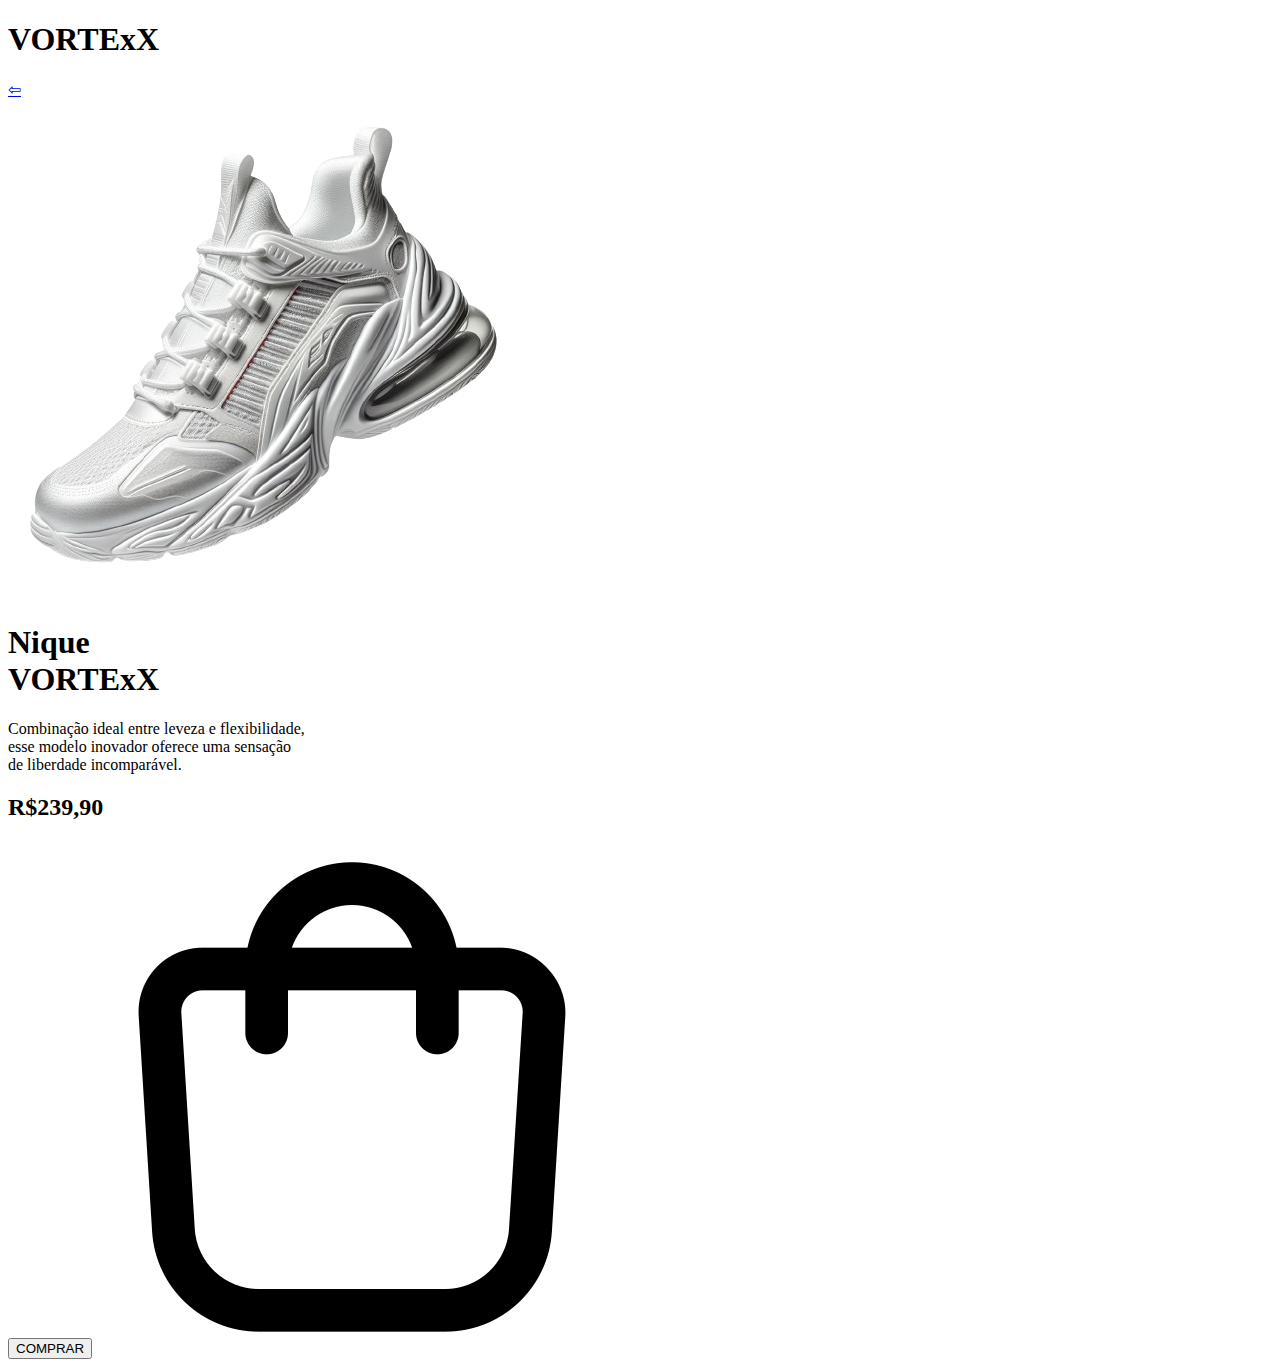
==== NiqueVortexX.html @ 0c6fe23d "Add files via upload" ====
<!DOCTYPE html>
<html lang="pt-BR">
<head>
    <meta charset="UTF-8">
    <meta name="viewport" content="width=device-width, initial-scale=1.0">
    <link rel="stylesheet" href="styleSlide1.css">
    <title>Nique</title>
</head>

<body>
    <h1 class="back">VORTExX</h1>
    <header>
        <nav>
            <a href="index.html">⇦</a>
        </nav>
    </header>
    <section>
        <div class="info">
            <img src="NiqueVortexX.png" alt="NiqueAeroFlex">
        </div>
        <div class="infor">
            <h1>Nique <br><span>VORTExX</span></h1>
            <p>Combinação ideal entre leveza e flexibilidade,<br> esse modelo inovador oferece uma sensação <br>de liberdade incomparável. </p>
            <h2>R$239,90</h2>
            <button id="comprarAeroflex" onclick="comprar('','VORTExX', 239.90 )">COMPRAR</button>
            <img src="sacoladecompras.png" alt="sacola">
        </div>
    </section>
    
    <script src="script.js"></script>
</body>
</html>
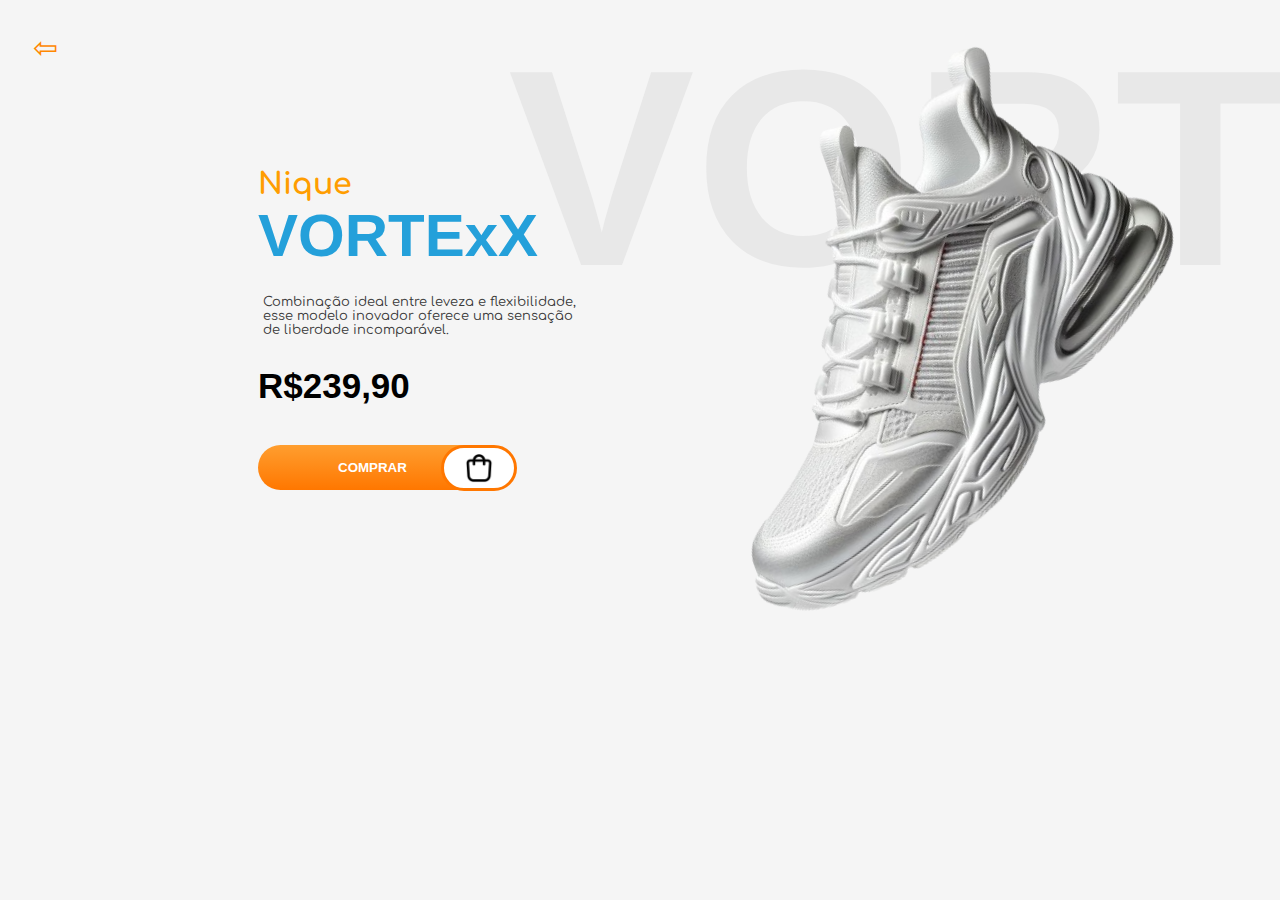
==== commit d37d47d4: "Add files via upload" ====
--- a/NiqueVortexX.html
+++ b/NiqueVortexX.html
@@ -22,7 +22,7 @@
             <h1>Nique <br><span>VORTExX</span></h1>
             <p>Combinação ideal entre leveza e flexibilidade,<br> esse modelo inovador oferece uma sensação <br>de liberdade incomparável. </p>
             <h2>R$239,90</h2>
-            <button id="comprarAeroflex" onclick="comprar('','VORTExX', 239.90 )">COMPRAR</button>
+            <button id="comprarAeroflex" onclick="comprar('VORTExX', 239.90 )">COMPRAR</button>
             <img src="sacoladecompras.png" alt="sacola">
         </div>
     </section>
--- a/styleSlide1.css
+++ b/styleSlide1.css
@@ -0,0 +1,169 @@
+@import url('https://fonts.googleapis.com/css2?family=Comfortaa:wght@700&family=Josefin+Sans:wght@300&display=swap');
+@import url('https://fonts.googleapis.com/css2?family=Comfortaa:wght@300&family=Josefin+Sans:wght@300&display=swap');
+
+
+body {
+    background-color: #f5f5f5;
+    overflow-x: hidden;
+}
+
+nav {
+    display: flex;
+    padding:15px;
+}
+
+nav a {
+    text-decoration: none;
+    margin-left: 10px;
+    margin-top: 7px;
+    font-size: 30px;
+    color: rgb(255, 136, 0);
+}
+
+nav a:hover {
+    color: black;
+}
+
+nav {
+    position: absolute;
+}
+
+.back {
+    position: absolute;
+    font-family: sans-serif;
+    font-size: 280px;
+    margin-top: 0px;
+    margin-left: 500px;
+    color: rgb(232, 232, 232);
+}
+
+.info {
+    display: flex;
+    justify-content: right;
+}
+
+.info img {
+    width: 550px;
+    height: 550px;
+    margin-top: 40px;
+    margin-right: 70px;
+    transform: rotate(-20deg);
+}
+
+.infor {
+    position: absolute;
+    margin-top: -450px;
+    margin-left: 250px;
+}
+
+.infor h1 {
+    font-weight: bold;
+    color: rgb(255, 157, 0);
+    font-size: 30px;
+    font-family: 'Comfortaa', sans-serif;
+}
+
+.infor h1 span {
+    font-weight: bold;
+    color: rgb(36, 160, 218);
+    font-family: sans-serif;
+    font-size: 60px;
+    margin-top: -20px;
+}
+
+.infor p {
+    font-size: 13px;
+    margin-top: 25px;
+    margin-left: 5px;
+    color: rgb(56, 56, 56);
+    font-family: 'Comfortaa', sans-serif;
+}
+
+#comprarAeroflex  {
+    background-color: rgb(255, 153, 0);
+    background-image: linear-gradient(rgb(255, 158, 47), rgb(255, 119, 0));
+    color: white;
+    padding: 15px 80px;
+    border: none;
+    border-radius: 70px;
+    cursor: pointer;
+    font-weight: bold;
+    text-decoration: none;
+    margin-top: 10px;
+}
+
+.infor img {
+    cursor: pointer;
+    position: absolute;
+    width: 30px;
+    margin-top: 10px;
+    margin-left: -46px;
+    background-color: white;
+    padding: 5px 20px 5px 20px;
+    border-style: solid;
+    border-radius: 70px ;
+    border-color: rgb(255, 119, 0) ;
+}
+
+.infor h2 {
+    font-family: sans-serif;
+    font-size: 35px;
+}
+
+@media(max-width:674px) {
+
+    .info img {
+        width: 350px;
+        height: 350px;
+        margin-top: 50px;
+        transform: none;
+    }
+
+    .infor {
+        margin-top: 20px;
+        margin-left: 50px;
+    }
+
+    .infor h1 {
+        font-size: 20px;
+        display: flex;
+        justify-content: center;
+    }
+
+    .infor h1 span {
+        font-size: 50px;
+        margin-top: -28px;
+        margin-left: 15px;
+    }
+
+    .infor p {
+        font-size: 10px;
+        margin-top: 20px;
+        margin-left: 5px;
+        color: rgb(56, 56, 56);
+        font-family: 'Comfortaa', sans-serif;
+        margin-left: 25px;
+    }
+
+    .infor h2 {
+        font-size: 30px;
+        margin-left: 25px;
+    }
+
+    #comprarAeroflex {
+        padding: 15px 180px 15px 120px;
+        margin-top: 10px;
+        margin-left: -20px;
+    }
+
+    .infor img {
+        width: 30px;
+        margin-top: 10px;
+        margin-left: -82px;
+        padding: 5px 40px 5px 40px;
+        border-style: solid;
+        border-radius: 70px ;
+        border-color: rgb(255, 119, 0) ;
+    }
+
+}